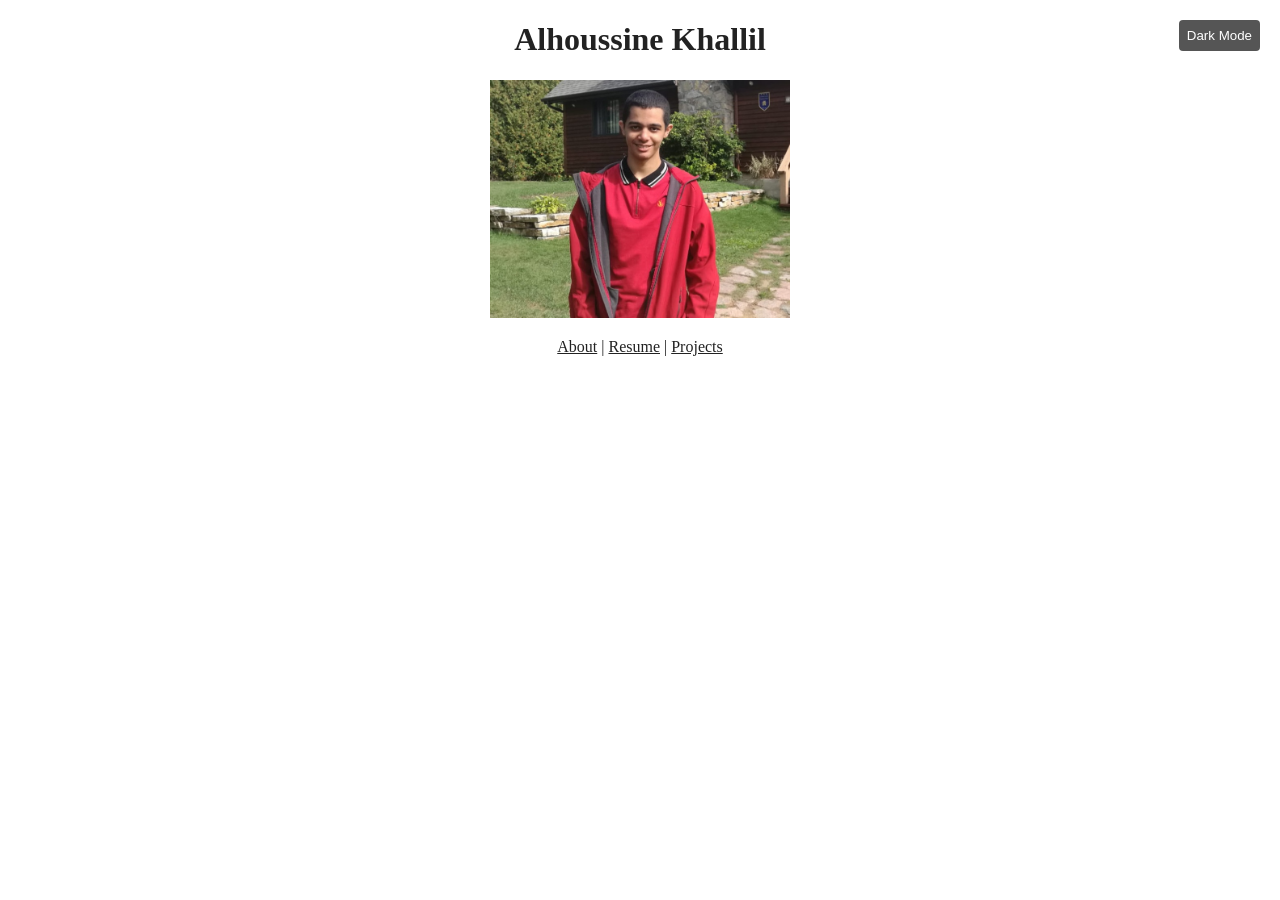
==== index.html @ 836b2e3a "Add files via upload" ====
<!DOCTYPE html>
<html>
  <head>
    <meta name="viewport" content="width=device-width, initial-scale=1.0">
    <meta charset="UTF-8">
	<link rel="stylesheet" href="style/style.css">
    <title>My Website</title>
  </head>
  <body>
    <div style="text-align:center;">
      <h1>Alhoussine Khallil</h1>
      <img src="img/myphoto.jpg" alt="My Photo">
      <p id="weather"></p>
      <p id="time"></p>
    </div>
    <div style="text-align:center;">
      <a href="about.html">About</a> |
      <a href="lib/resume.pdf" download>Resume</a> |
      <a href="lib/Projects.zip" download>Projects</a>
    </div>
    <button id="toggle-button">Dark Mode</button>
	<script src="js/script.js"></script>
  </body>
</html>
---- style/style.css ----
body {
  --bg-color: #fff;
  --text-color: #222;
  --link-color: #222;
}
/* Define the dark mode styles */
body.dark-mode {
  --bg-color: #222;
  --text-color: #fff;
  --link-color: #fff;
}
/* Apply the styles to the page */
body {
  background-color: var(--bg-color);
  color: var(--text-color);
}
a {
  color: var(--link-color);
}
/* Style the button to toggle between light mode and dark mode */
#toggle-button {
  position: fixed;
  top: 20px;
  right: 20px;
  background-color: #555;
  color: #fff;
  border: none;
  padding: 8px;
  border-radius: 4px;
  cursor: pointer;
}
/* Style the skills section */
#skills {
  margin-top: 50px;
  text-align: center;
}
#skills h2 {
  margin-bottom: 30px;
}
#skills ul {
  list-style: none;
  margin: 0;
  padding: 0;
  display: flex;
  flex-wrap: wrap;
  justify-content: center;
}
#skills li {
  margin: 10px;
  padding: 10px 20px;
  background-color: #eee;
  border-radius: 4px;
  box-shadow: 0 2px 4px rgba(0, 0, 0, 0.2);
  text-align: center;
  max-width: 250px;
}
img {
  width: 300px;
}

li {
  color: black;
}
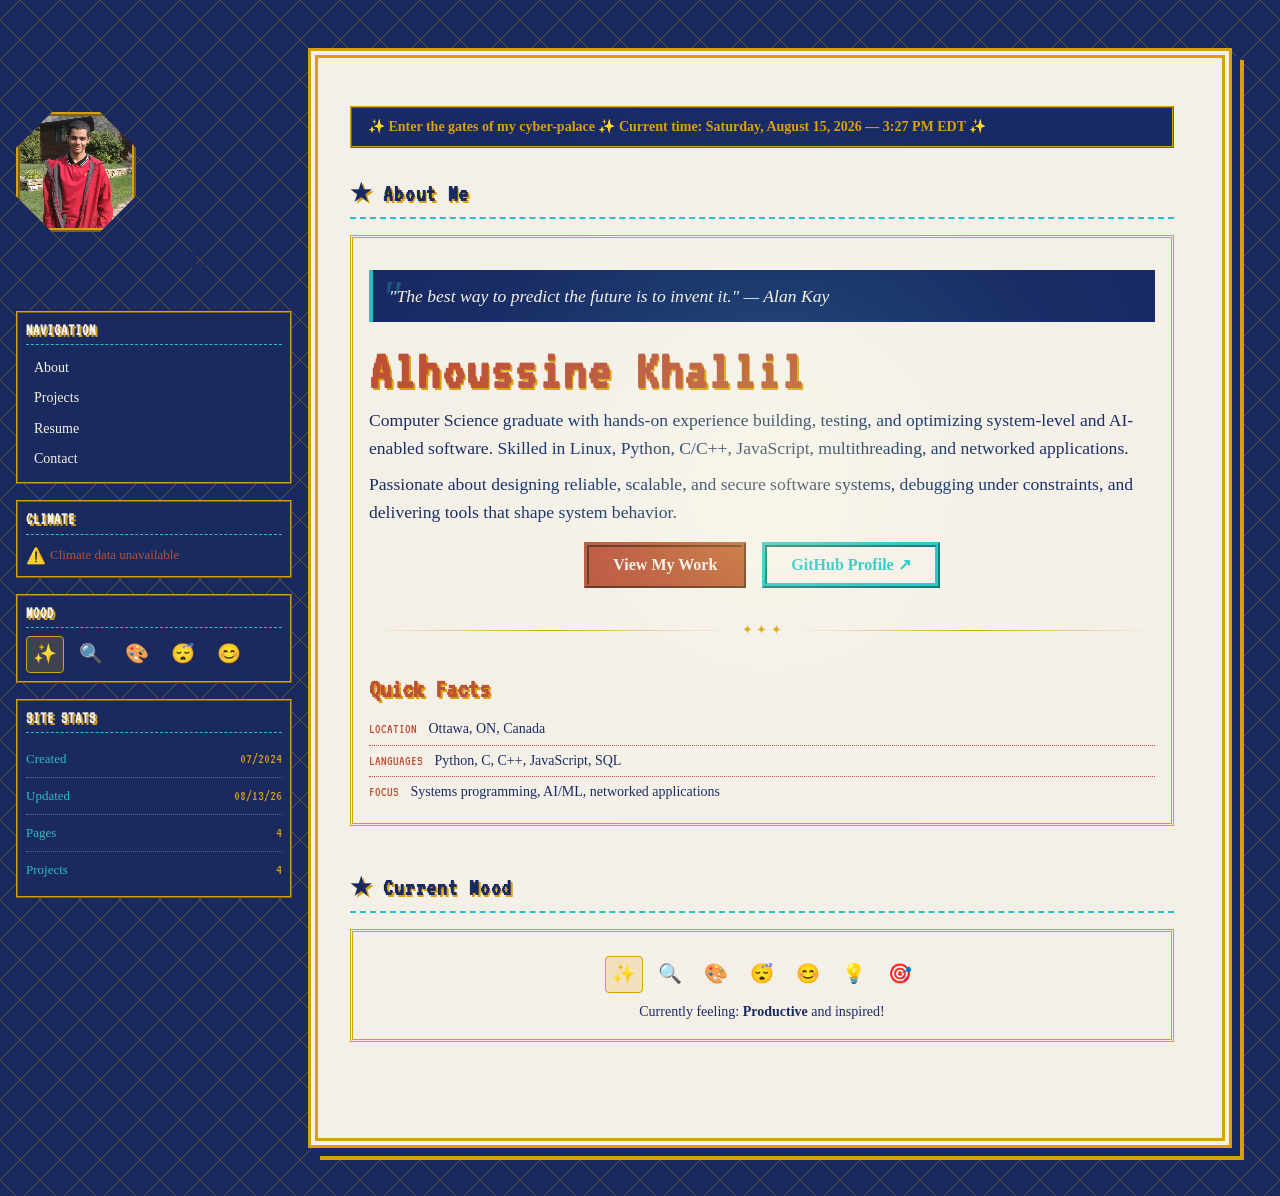
==== commit 2085f8fc: "Update Website" ====
--- a/index.html
+++ b/index.html
@@ -1,24 +1,138 @@
-<!DOCTYPE html>
-<html>
-  <head>
-    <meta name="viewport" content="width=device-width, initial-scale=1.0">
-    <meta charset="UTF-8">
-	<link rel="stylesheet" href="style/style.css">
-    <title>My Website</title>
-  </head>
-  <body>
-    <div style="text-align:center;">
-      <h1>Alhoussine Khallil</h1>
-      <img src="img/myphoto.jpg" alt="My Photo">
-      <p id="weather"></p>
-      <p id="time"></p>
-    </div>
-    <div style="text-align:center;">
-      <a href="about.html">About</a> |
-      <a href="lib/resume.pdf" download>Resume</a> |
-      <a href="lib/Projects.zip" download>Projects</a>
-    </div>
-    <button id="toggle-button">Dark Mode</button>
-	<script src="js/script.js"></script>
-  </body>
-</html>
+<!DOCTYPE html>
+<html lang="en">
+
+<head>
+  <meta charset="UTF-8">
+  <meta name="viewport" content="width=device-width, initial-scale=1">
+  <meta name="description"
+    content="Portfolio of Alhoussine Khallil — Computer Science graduate specialising in systems programming, AI/ML, and networked applications.">
+  <title>About | Alhoussine Khallil — Portfolio</title>
+
+  <!-- Site stylesheet -->
+  <link rel="stylesheet" href="css/style.css">
+
+  <link rel="icon" href="favicon.ico">
+</head>
+
+  <body>
+
+  <!-- Sidebar -->
+  <aside class="sidebar">
+    <div class="sidebar-profile">
+      <img src="assets/images/myphoto.jpg" alt="Profile photo of Alhoussine Khallil" class="avatar">
+      <div class="kaomoji">(。・ω・。)ノ</div>
+    </div>
+
+    <div class="sidebar-frame">
+      <h3>NAVIGATION</h3>
+      <ul>
+        <li><a href="index.html">About</a></li>
+        <li><a href="projects.html">Projects</a></li>
+        <li><a href="resume.html">Resume</a></li>
+        <li><a href="contact.html">Contact</a></li>
+      </ul>
+    </div>
+
+    <div class="sidebar-frame">
+      <h3>CLIMATE</h3>
+      <div id="weather-widget" class="weather-widget">
+        <p class="weather-loading">Loading climate data...</p>
+      </div>
+    </div>
+
+    <div class="sidebar-frame">
+      <h3>MOOD</h3>
+      <div class="mood-tracker">
+        <span class="mood-emoji active" title="Productive">✨</span>
+        <span class="mood-emoji" title="Curious">🔍</span>
+        <span class="mood-emoji" title="Creative">🎨</span>
+        <span class="mood-emoji" title="Tired">😴</span>
+        <span class="mood-emoji" title="Happy">😊</span>
+      </div>
+    </div>
+
+    <div class="sidebar-frame">
+      <h3>SITE STATS</h3>
+      <div class="stat-box">
+        <span class="stat-label">Created</span>
+        <span class="stat-value">07/2024</span>
+      </div>
+      <div class="stat-box">
+        <span class="stat-label">Updated</span>
+        <span class="stat-value">08/13/26</span>
+      </div>
+      <div class="stat-box">
+        <span class="stat-label">Pages</span>
+        <span class="stat-value">4</span>
+      </div>
+      <div class="stat-box">
+        <span class="stat-label">Projects</span>
+        <span class="stat-value">4</span>
+      </div>
+    </div>
+  </aside>
+
+  <!-- Main content -->
+  <main>
+    <div class="led-glow" aria-hidden="true"></div>
+    <div class="marquee-bar">
+      <div class="marquee-content">
+        ✨ Enter the gates of my cyber-palace ✨ <environment_details>
+Current time: Saturday, August 15, 2026 — 3:27 PM EDT ✨
+</environment_details>
+      </div>
+    </div>
+
+    <section class="section">
+      <h2 class="section-title">★ About Me</h2>
+      <div class="frame">
+        <div class="quote-box">
+          "The best way to predict the future is to invent it." — Alan Kay
+        </div>
+
+        <h1>Alhoussine Khallil</h1>
+
+        <p>Computer Science graduate with hands-on experience building, testing, and optimizing system-level and AI-enabled software. Skilled in Linux, Python, C/C++, JavaScript, multithreading, and networked applications.</p>
+        <p>Passionate about designing reliable, scalable, and secure software systems, debugging under constraints, and delivering tools that shape system behavior.</p>
+
+        <div class="hero-cta">
+          <a href="projects.html" class="btn btn--primary">View My Work</a>
+          <a href="https://github.com/alhoussine04" class="btn btn--ghost" target="_blank"
+            rel="noopener noreferrer">GitHub Profile ↗</a>
+        </div>
+
+        <div class="retro-divider">✦ ✦ ✦</div>
+
+        <h3>Quick Facts</h3>
+        <ul class="updates-list">
+          <li><span class="update-date">LOCATION</span> Ottawa, ON, Canada</li>
+          <li><span class="update-date">LANGUAGES</span> Python, C, C++, JavaScript, SQL</li>
+          <li><span class="update-date">FOCUS</span> Systems programming, AI/ML, networked applications</li>
+        </ul>
+      </div>
+    </section>
+
+    <section class="section">
+      <h2 class="section-title">★ Current Mood</h2>
+      <div class="frame">
+        <div class="mood-tracker mood-tracker--centered">
+          <span class="mood-emoji active" title="Productive">✨</span>
+          <span class="mood-emoji" title="Curious">🔍</span>
+          <span class="mood-emoji" title="Creative">🎨</span>
+          <span class="mood-emoji" title="Tired">😴</span>
+          <span class="mood-emoji" title="Happy">😊</span>
+          <span class="mood-emoji" title="Inspired">💡</span>
+          <span class="mood-emoji" title="Focused">🎯</span>
+        </div>
+        <p class="mood-description">
+          Currently feeling: <strong>Productive</strong> and inspired!
+        </p>
+      </div>
+    </section>
+  </main>
+
+  <script src="js/weather.js"></script>
+  <script src="js/navigation-filter.js"></script>
+</body>
+
+</html>
--- a/css/style.css
+++ b/css/style.css
@@ -0,0 +1,1549 @@
+@import url('https://fonts.googleapis.com/css2?family=VT323&display=swap');
+
+/* ==========================================================================
+   Portfolio Website — Shared Stylesheet
+   Algerian Ottoman Mosaic Theme + Retro Indie Web
+   ========================================================================== */
+
+/* ==========================================================================
+   1. CSS Custom Properties
+   ========================================================================== */
+:root {
+  /* Retro Palette */
+  --color-navy: #1a2a5e;
+  --color-turquoise: #2fbfbf;
+  --color-gold: #d4a017;
+  --color-terracotta: #b55239;
+  --color-cream: #f5f0e8;
+  --color-text: #1a2a5e;
+
+  /* Typography */
+  --font-heading: 'VT323', 'Times New Roman', Times, serif;
+  --font-body: 'Georgia', 'Times New Roman', monospace;
+
+  /* Transitions */
+  --transition-fast: 150ms ease;
+  --transition-base: 200ms ease;
+  --transition-slow: 300ms ease;
+
+  /* Spacing scale */
+  --space-xs: 0.25rem;
+  --space-sm: 0.5rem;
+  --space-md: 1rem;
+  --space-lg: 2rem;
+  --space-xl: 3rem;
+}
+
+/* ==========================================================================
+   2. Reset & Base Styles
+   ========================================================================== */
+*,
+*::before,
+*::after {
+  box-sizing: border-box;
+  margin: 0;
+  padding: 0;
+}
+
+html {
+  font-size: 100%;
+  scroll-behavior: smooth;
+}
+
+body {
+  background-color: var(--color-navy);
+  background-image: url("data:image/svg+xml,%3Csvg xmlns='http://www.w3.org/2000/svg' width='40' height='40'%3E%3Cpath d='M20 0 L40 20 L20 40 L0 20 Z' fill='none' stroke='%23d4a017' stroke-width='1' opacity='0.35'/%3E%3C/svg%3E");
+  background-repeat: repeat;
+  color: var(--color-text);
+  font-family: var(--font-body);
+  font-size: 1.1rem;
+  line-height: 1.6;
+  cursor: auto;
+  display: grid;
+  grid-template-columns: 260px 1fr;
+  grid-template-rows: 1fr;
+  grid-template-areas:
+    "sidebar main";
+  min-height: 100vh;
+  padding-top: var(--space-xl);
+  padding-bottom: var(--space-xl);
+  padding-right: var(--space-xl);
+  padding-left: var(--space-xl);
+}
+
+.sidebar { 
+  grid-area: sidebar; 
+  margin-left: calc(-1 * var(--space-xl));
+}
+main { grid-area: main; }
+
+img,
+picture,
+video,
+canvas,
+svg {
+  display: block;
+  max-width: 100%;
+}
+
+input,
+button,
+textarea,
+select {
+  font: inherit;
+}
+
+p,
+h1,
+h2,
+h3,
+h4,
+h5,
+h6 {
+  overflow-wrap: break-word;
+}
+
+ul,
+ol {
+  list-style: none;
+}
+
+a {
+  color: inherit;
+  text-decoration: none;
+}
+
+hr {
+  border: none;
+}
+
+/* ==========================================================================
+   3. Typography
+   ========================================================================== */
+
+/* Heading size scale */
+h1,
+h2,
+h3,
+h4,
+h5,
+h6 {
+  font-family: var(--font-heading);
+  line-height: 1.2;
+  color: var(--color-terracotta);
+  text-shadow: 1.5px 1.5px var(--color-gold);
+}
+
+h1 {
+  font-size: clamp(2rem, 5vw, 3.5rem);
+  font-weight: 900;
+  letter-spacing: 0.04em;
+}
+
+h2 {
+  font-size: clamp(1.5rem, 3.5vw, 2.5rem);
+  font-weight: 700;
+  letter-spacing: 0.03em;
+}
+
+h3 {
+  font-size: clamp(1.125rem, 2.5vw, 1.75rem);
+  font-weight: 700;
+}
+
+h4 {
+  font-size: 1.25rem;
+  font-weight: 700;
+}
+
+h5 {
+  font-size: 1.125rem;
+  font-weight: 600;
+}
+
+h6 {
+  font-size: 1rem;
+  font-weight: 600;
+}
+
+/* Body copy */
+p {
+  font-family: var(--font-body);
+  font-size: 1.1rem;
+  font-weight: normal;
+  line-height: 1.6;
+  color: var(--color-navy);
+}
+
+/* Utility text sizes */
+.text-sm {
+  font-size: 0.875rem;
+}
+
+.text-lg {
+  font-size: 1.125rem;
+}
+
+.text-xl {
+  font-size: 1.25rem;
+}
+
+.mt-2 {
+  margin-top: var(--space-sm);
+}
+
+.mb-2 {
+  margin-bottom: var(--space-sm);
+}
+
+strong {
+  font-weight: 700;
+}
+
+em {
+  font-style: italic;
+}
+
+/* ==========================================================================
+   4. Mosaic Theme Utilities
+   ========================================================================== */
+
+/* --- 4a. Mosaic Background --- */
+/* Elements using this class must also carry aria-hidden="true"           */
+/* per Requirement 7.6, since this is a purely decorative pattern.        */
+.mosaic-bg {
+  background-color: transparent;
+  background-image: none;
+}
+
+/* --- 4b. Tile Border --- */
+/* Ornamental gradient border using CSS border-image */
+.tile-border {
+  border: 4px ridge var(--color-terracotta);
+  background-color: var(--color-cream);
+  box-shadow: 4px 4px 0px var(--color-gold);
+}
+
+/* --- 4c. Mosaic Divider --- */
+/* Replaces <hr> with a repeating SVG diamond arabesque motif.            */
+/* Add aria-hidden="true" to the <hr> element in HTML.                    */
+hr.divider-mosaic {
+  border: none;
+  height: 5px;
+  margin: var(--space-lg) 0;
+  background-color: var(--color-terracotta);
+  border-top: 2px dashed var(--color-gold);
+  border-bottom: 2px dashed var(--color-gold);
+}
+
+/* ==========================================================================
+   5. Button & Link Components
+   ========================================================================== */
+
+/* Base button */
+.btn {
+  display: inline-flex;
+  align-items: center;
+  justify-content: center;
+  gap: var(--space-xs);
+  padding: 0.625rem 1.5rem;
+  font-family: var(--font-body);
+  font-size: 1rem;
+  font-weight: bold;
+  background-color: var(--color-navy);
+  color: var(--color-gold);
+  border: 5px ridge var(--color-gold);
+  cursor: pointer;
+  text-decoration: none;
+  line-height: 1;
+}
+
+.btn:active {
+  border-style: inset;
+  background-color: #111a40;
+}
+
+.btn:focus-visible {
+  outline: 2px dotted var(--color-gold);
+  outline-offset: -6px;
+}
+
+/* Primary button — gold fill */
+.btn--primary,
+.btn--gold {
+  background-color: var(--color-terracotta);
+  color: var(--color-cream);
+  border-color: var(--color-terracotta);
+}
+
+.btn--primary:hover,
+.btn--gold:hover {
+  background-color: var(--color-gold);
+  color: var(--color-navy);
+}
+
+.btn--primary:focus-visible,
+.btn--gold:focus-visible {
+  outline: 2px dotted var(--color-cream);
+  outline-offset: -6px;
+}
+
+/* Ghost button — transparent with gold border */
+.btn--ghost {
+  background-color: transparent;
+  color: var(--color-turquoise);
+  border-color: var(--color-turquoise);
+}
+
+.btn--ghost:hover {
+  background-color: var(--color-turquoise);
+  color: var(--color-navy);
+}
+
+.btn--ghost:focus-visible {
+  outline: 2px dotted var(--color-navy);
+  outline-offset: -6px;
+}
+
+/* ==========================================================================
+   6. Layout — Main
+   ========================================================================== */
+
+/* Main content area */
+main {
+  padding-top: var(--space-xl);
+  padding-bottom: var(--space-xl);
+  padding-right: var(--space-xl);
+  padding-left: var(--space-lg);
+  background-color: var(--color-cream);
+  border: 10px double var(--color-gold);
+  box-shadow: 8px 8px 0px var(--color-navy), 12px 12px 0px var(--color-gold);
+  position: relative;
+  overflow: hidden;
+  transition: filter 0.3s ease;
+}
+
+/* LED Light Glow Overlay */
+.led-glow {
+  position: absolute;
+  inset: 0;
+  pointer-events: none;
+  z-index: 10;
+  opacity: 0;
+  background:
+    radial-gradient(circle 80px at 50% 40%, rgba(255, 255, 255, 0.95) 0%, transparent 70%),
+    radial-gradient(circle 220px at 50% 40%, rgba(255, 215, 0, 0.8) 0%, transparent 70%),
+    radial-gradient(circle 500px at 50% 40%, rgba(47, 191, 191, 0.5) 0%, transparent 70%);
+  filter: blur(45px);
+  mix-blend-mode: screen;
+  transition: opacity 0.3s ease;
+}
+
+/* ==========================================================================
+   7. Page-level Sections (stubs — filled in per-page tasks)
+   ========================================================================== */
+
+/* Generic section spacing */
+section {
+  margin-bottom: var(--space-xl);
+}
+
+section>h2 {
+  margin-bottom: var(--space-lg);
+}
+
+/* ==========================================================================
+   7a. About Page — Hero
+   ========================================================================== */
+
+/* Wrapper that stacks mosaic backdrop and hero content via CSS positioning */
+.hero-wrapper {
+  position: relative;
+  overflow: hidden;
+  min-height: 60vh;
+}
+
+/* Full-bleed mosaic backdrop (aria-hidden; purely decorative) */
+.hero-bg {
+  position: absolute;
+  inset: 0;
+  z-index: 0;
+}
+
+/* Hero content sits on top of the backdrop */
+.hero {
+  position: relative;
+  z-index: 1;
+  display: flex;
+  flex-direction: column;
+  align-items: center;
+  justify-content: center;
+  text-align: center;
+  padding: var(--space-xl) var(--space-lg);
+  min-height: 60vh;
+}
+
+/* Override h1 color inside hero so it reads against the navy backdrop */
+.hero h1 {
+  color: var(--color-gold);
+  margin-bottom: var(--space-md);
+}
+
+/* Bio paragraph — cream text for contrast on navy */
+.hero-bio {
+  color: var(--color-cream);
+  max-width: 600px;
+  margin-bottom: var(--space-lg);
+  font-size: 1.0625rem;
+  line-height: 1.7;
+}
+
+/* CTA button group */
+.hero-cta {
+  display: flex;
+  gap: var(--space-md);
+  flex-wrap: wrap;
+  justify-content: center;
+  margin-top: var(--space-md);
+}
+
+/* Avatar — octagonal clip-path frame */
+.avatar-wrapper {
+  position: relative;
+  width: 180px;
+  height: 180px;
+  margin-bottom: var(--space-lg);
+  flex-shrink: 0;
+}
+
+/* Gold border ring via ::before pseudo-element (same octagonal shape, slightly larger) */
+.avatar-wrapper::before {
+  content: '';
+  position: absolute;
+  inset: -6px;
+  background: var(--color-gold);
+  clip-path: polygon(30% 0%, 70% 0%, 100% 30%, 100% 70%, 70% 100%, 30% 100%, 0% 70%, 0% 30%);
+  z-index: 0;
+}
+
+/* Avatar image clipped to octagon */
+.avatar {
+  position: relative;
+  z-index: 1;
+  width: 100%;
+  height: 100%;
+  object-fit: cover;
+  clip-path: polygon(30% 0%, 70% 0%, 100% 30%, 100% 70%, 70% 100%, 30% 100%, 0% 70%, 0% 30%);
+}
+
+/* ==========================================================================
+   7b. Projects Page
+   ========================================================================== */
+
+/* Introductory paragraph beneath the page heading */
+.projects-intro {
+  max-width: 680px;
+  margin-bottom: var(--space-lg);
+  color: var(--color-text);
+}
+
+/* CSS grid: fills available width; min column 280px (Requirement 4.1) */
+.projects-grid {
+  display: grid;
+  grid-template-columns: repeat(auto-fill, minmax(280px, 1fr));
+  gap: var(--space-lg);
+}
+
+/* Project card */
+.project-card {
+  display: flex;
+  flex-direction: column;
+  gap: var(--space-sm);
+  padding: var(--space-lg);
+  background-color: var(--color-cream);
+  /* tile-border applied via HTML class */
+  transition:
+    box-shadow var(--transition-base),
+    transform var(--transition-base);
+}
+
+/* Hover lift effect (Requirement 4.4; 200ms ≤ 300ms cap) */
+.project-card:hover {
+  box-shadow: 0 8px 24px rgba(0, 0, 0, 0.25);
+  transform: translateY(-3px);
+}
+
+/* Project card title */
+.project-card__title {
+  color: var(--color-navy);
+  margin-bottom: var(--space-xs);
+}
+
+/* Project card description */
+.project-card__desc {
+  color: var(--color-text);
+  flex-grow: 1;
+  font-size: 0.9375rem;
+  line-height: 1.6;
+}
+
+/* Technology tags list */
+.project-card__tags {
+  display: flex;
+  flex-wrap: wrap;
+  gap: var(--space-xs);
+  list-style: none;
+  margin: var(--space-xs) 0;
+}
+
+/* Individual tag pill */
+.tag {
+  background-color: var(--color-turquoise);
+  color: var(--color-navy);
+  font-family: var(--font-body);
+  font-size: 0.75rem;
+  font-weight: 600;
+  letter-spacing: 0.03em;
+  padding: 0.2rem 0.6rem;
+  border-radius: 2px;
+}
+
+/* GitHub CTA beneath the grid */
+.projects-github-cta {
+  margin-top: var(--space-lg);
+  text-align: center;
+}
+
+.projects-github-cta a {
+  color: var(--color-gold);
+  font-weight: 600;
+  text-decoration: none;
+  transition: color var(--transition-base);
+}
+
+.projects-github-cta a:hover {
+  color: var(--color-turquoise);
+}
+
+.projects-github-cta a:focus-visible {
+  outline: 3px solid var(--color-gold);
+  outline-offset: 3px;
+}
+
+/* ==========================================================================
+   7c. Resume Page
+   ========================================================================== */
+
+/* Resume page title */
+.resume-page-title {
+  color: var(--color-navy);
+  margin-bottom: var(--space-lg);
+}
+
+/* CV download CTA block */
+.cv-cta {
+  margin-bottom: var(--space-lg);
+}
+
+/* Individual resume section */
+.resume-section {
+  padding: var(--space-lg);
+  background: var(--color-cream);
+  /* tile-border applied via HTML class */
+}
+
+.resume-section h2 {
+  margin-bottom: var(--space-md);
+  color: var(--color-navy);
+  border-bottom: 2px solid var(--color-gold);
+  padding-bottom: var(--space-sm);
+}
+
+/* Resume list (education & work entries) */
+.resume-list {
+  display: flex;
+  flex-direction: column;
+  gap: var(--space-lg);
+  list-style: none;
+}
+
+.resume-list>li h3 {
+  color: var(--color-navy);
+  margin-bottom: var(--space-xs);
+}
+
+.resume-list>li>p {
+  color: var(--color-text);
+  margin-bottom: var(--space-xs);
+}
+
+/* Date range label */
+.resume-date {
+  font-size: 0.875rem;
+  font-weight: 600;
+  color: var(--color-turquoise);
+  margin-bottom: var(--space-sm);
+}
+
+/* Bullet-point responsibilities */
+.resume-responsibilities {
+  list-style: disc;
+  padding-left: var(--space-lg);
+  margin-top: var(--space-xs);
+  display: flex;
+  flex-direction: column;
+  gap: var(--space-xs);
+}
+
+.resume-responsibilities li {
+  font-family: var(--font-body);
+  font-size: 0.9375rem;
+  line-height: 1.6;
+  color: var(--color-text);
+}
+
+/* Skills grid: definition list */
+.skills-grid {
+  display: grid;
+  grid-template-columns: max-content 1fr;
+  gap: var(--space-sm) var(--space-lg);
+  align-items: start;
+}
+
+.skills-grid dt {
+  font-family: var(--font-body);
+  font-weight: 700;
+  font-size: 0.9375rem;
+  color: var(--color-navy);
+  padding-top: 0.2rem;
+}
+
+.skills-grid dd {
+  margin: 0;
+}
+
+/* Skill chip list */
+.skill-chips {
+  display: flex;
+  flex-wrap: wrap;
+  gap: var(--space-xs);
+  list-style: none;
+}
+
+/* ==========================================================================
+   7d. Contact Page
+   ========================================================================== */
+
+/* Page title and intro */
+.contact-title {
+  color: var(--color-navy);
+  margin-bottom: var(--space-md);
+}
+
+.contact-intro {
+  max-width: 560px;
+  margin-bottom: var(--space-lg);
+  color: var(--color-text);
+}
+
+/* Contact form layout */
+.contact-form {
+  display: flex;
+  flex-direction: column;
+  gap: var(--space-md);
+  max-width: 600px;
+  padding: var(--space-lg);
+  background: var(--color-cream);
+  /* tile-border applied via HTML class */
+}
+
+/* Form group: label + input stacked */
+.form-group {
+  display: flex;
+  flex-direction: column;
+  gap: var(--space-xs);
+}
+
+.form-group label {
+  font-family: var(--font-body);
+  font-size: 0.9375rem;
+  font-weight: 600;
+  color: var(--color-navy);
+}
+
+/* Required field marker */
+.required-marker {
+  color: var(--color-terracotta);
+}
+
+/* Input and textarea base styles */
+.contact-form input,
+.contact-form textarea {
+  width: 100%;
+  padding: 0.625rem 0.875rem;
+  font-family: var(--font-body);
+  font-size: 1rem;
+  color: var(--color-text);
+  background-color: var(--color-cream);
+  border: 2px solid var(--color-navy);
+  border-radius: 2px;
+  transition: border-color var(--transition-base), background-color var(--transition-base);
+}
+
+.contact-form input:focus,
+.contact-form textarea:focus {
+  outline: none;
+  border-color: var(--color-turquoise);
+}
+
+.contact-form input:focus-visible,
+.contact-form textarea:focus-visible {
+  outline: 3px solid var(--color-gold);
+  outline-offset: 2px;
+}
+
+/* CSS validation feedback — only after user interaction (Requirement 6.4) */
+.contact-form input:not(:placeholder-shown):invalid,
+.contact-form textarea:not(:placeholder-shown):invalid {
+  border-color: var(--color-terracotta);
+  background-color: #fdf0ed;
+}
+
+.contact-form input:not(:placeholder-shown):valid,
+.contact-form textarea:not(:placeholder-shown):valid {
+  border-color: var(--color-turquoise);
+  background-color: #edfaf9;
+}
+
+/* Submit button — full width on form */
+.contact-form .btn--gold {
+  align-self: flex-start;
+  margin-top: var(--space-sm);
+}
+
+.contact-form .btn--gold:hover {
+  background-color: #b8880f;
+  border-color: #b8880f;
+  transform: translateY(-1px);
+  box-shadow: 0 4px 12px rgba(212, 160, 23, 0.45);
+}
+
+/* Mailto fallback link */
+.contact-fallback {
+  margin-top: var(--space-md);
+  font-size: 0.9375rem;
+  color: var(--color-text);
+}
+
+.contact-fallback a {
+  color: var(--color-gold);
+  text-decoration: underline;
+  transition: color var(--transition-base);
+}
+
+.contact-fallback a:hover {
+  color: var(--color-turquoise);
+}
+
+.contact-fallback a:focus-visible {
+  outline: 3px solid var(--color-gold);
+  outline-offset: 2px;
+}
+
+/* ==========================================================================
+   8. CV Download Fallback
+   ========================================================================== */
+
+.cv-unavailable {
+  display: none;
+}
+
+.cv-unavailable--shown {
+  display: block;
+  color: var(--color-terracotta);
+  margin-top: var(--space-sm);
+  font-style: italic;
+}
+
+/* ==========================================================================
+   9. Responsive — single @media block (filled as components are built)
+   ========================================================================== */
+
+/* ==========================================================================
+   10. Retro Indie Web Enhancements
+   ========================================================================== */
+
+/* --- 10a. Sidebar --- */
+.sidebar {
+  position: sticky;
+  top: 80px;
+  height: fit-content;
+  padding: var(--space-lg) var(--space-md);
+}
+
+.sidebar-profile {
+  text-align: center;
+  margin-bottom: var(--space-lg);
+}
+
+.sidebar-profile img {
+  width: 120px;
+  height: 120px;
+  border: 4px ridge var(--color-gold);
+  margin-bottom: var(--space-sm);
+  image-rendering: pixelated;
+}
+
+.sidebar-title {
+  font-family: 'VT323', monospace;
+  font-size: 24px;
+  color: var(--color-gold);
+  letter-spacing: 2px;
+  margin-bottom: var(--space-xs);
+}
+
+.sidebar-subtitle {
+  font-size: 13px;
+  color: var(--color-cream);
+  opacity: 0.8;
+}
+
+.kaomoji {
+  font-family: monospace;
+  font-size: 1.2rem;
+  text-align: center;
+  padding: var(--space-xs);
+  opacity: 0.8;
+}
+
+.sidebar-frame {
+  border: 2px ridge var(--color-gold);
+  background: var(--color-navy);
+  margin-bottom: var(--space-md);
+  padding: var(--space-sm);
+}
+
+.sidebar-frame h3 {
+  color: var(--color-cream);
+  font-family: 'VT323', monospace;
+  font-size: 16px;
+  letter-spacing: 1px;
+  margin-bottom: var(--space-sm);
+  border-bottom: 1px dashed var(--color-turquoise);
+  padding-bottom: var(--space-xs);
+}
+
+.sidebar-frame ul {
+  list-style: none;
+}
+
+.sidebar-frame li a {
+  display: block;
+  padding: var(--space-xs) var(--space-sm);
+  color: var(--color-cream);
+  font-size: 14px;
+  text-decoration: none;
+}
+
+.sidebar-frame li a:hover {
+  color: var(--color-gold);
+  background: rgba(212, 160, 23, 0.1);
+}
+
+/* --- 10b. Status Bar --- */
+.status-bar {
+  display: flex;
+  flex-wrap: wrap;
+  gap: var(--space-sm);
+  margin-bottom: var(--space-md);
+  font-size: 13px;
+  color: var(--color-cream);
+}
+
+.status-item {
+  display: flex;
+  align-items: center;
+  gap: 6px;
+}
+
+.online-dot {
+  width: 8px;
+  height: 8px;
+  background: #3fb950;
+  border-radius: 50%;
+  animation: pulse 2s infinite;
+}
+
+@keyframes pulse {
+  0%, 100% { opacity: 1; }
+  50% { opacity: 0.4; }
+}
+
+/* --- 10b1. Climate / Weather Widget --- */
+.weather-widget {
+  color: var(--color-cream);
+  font-size: 13px;
+}
+
+.weather-loading {
+  opacity: 0.7;
+  font-style: italic;
+}
+
+.weather-current {
+  display: flex;
+  align-items: center;
+  gap: var(--space-sm);
+  margin-bottom: var(--space-xs);
+}
+
+.weather-icon {
+  font-size: 1.5rem;
+}
+
+.weather-temp {
+  font-family: 'VT323', monospace;
+  font-size: 1.5rem;
+  color: var(--color-gold);
+}
+
+.weather-details {
+  display: flex;
+  flex-direction: column;
+  gap: 2px;
+  margin-bottom: var(--space-xs);
+}
+
+.weather-label {
+  font-weight: bold;
+  color: var(--color-turquoise);
+}
+
+.weather-wind {
+  opacity: 0.8;
+}
+
+.weather-location {
+  font-size: 11px;
+  opacity: 0.7;
+  margin-top: var(--space-xs);
+  padding-top: var(--space-xs);
+  border-top: 1px dotted rgba(245, 240, 232, 0.2);
+}
+
+.weather-error {
+  display: flex;
+  align-items: center;
+  gap: var(--space-xs);
+  color: var(--color-terracotta);
+}
+
+.weather-error-icon {
+  font-size: 1rem;
+}
+
+/* --- 10c. Button Grid --- */
+.button-grid {
+  display: flex;
+  flex-wrap: wrap;
+  gap: var(--space-xs);
+  justify-content: center;
+}
+
+.button-grid a {
+  display: block;
+  transition: transform 0.2s;
+}
+
+.button-grid a:hover {
+  transform: scale(1.1);
+}
+
+.button-grid img {
+  image-rendering: pixelated;
+}
+
+/* --- 10d. Section Titles --- */
+.section-title {
+  font-family: 'VT323', monospace;
+  font-size: 24px;
+  margin-bottom: var(--space-md);
+  padding-bottom: var(--space-sm);
+  border-bottom: 2px dashed var(--color-turquoise);
+  display: flex;
+  align-items: center;
+  gap: var(--space-sm);
+  color: var(--color-navy);
+}
+
+/* --- 10e. Updates List --- */
+.updates-list {
+  list-style: none;
+}
+
+.updates-list li {
+  padding: var(--space-xs) 0;
+  border-bottom: 1px dotted var(--color-terracotta);
+  font-size: 14px;
+}
+
+.updates-list li:last-child {
+  border-bottom: none;
+}
+
+.update-date {
+  color: var(--color-terracotta);
+  font-family: 'VT323', monospace;
+  margin-right: var(--space-sm);
+}
+
+/* --- 10f. Custom Scrollbar --- */
+::-webkit-scrollbar {
+  width: 12px;
+}
+
+::-webkit-scrollbar-track {
+  background: var(--color-navy);
+}
+
+::-webkit-scrollbar-thumb {
+  background: var(--color-terracotta);
+  border: 2px solid var(--color-navy);
+}
+
+/* --- 10g. Selection --- */
+::selection {
+  background: var(--color-turquoise);
+  color: var(--color-navy);
+}
+
+/* --- 10h. Frame --- */
+.frame {
+  border: 3px double var(--color-gold);
+  padding: var(--space-md);
+  margin: var(--space-md) 0;
+  background: var(--color-cream);
+}
+
+.frame h3 {
+  margin-bottom: var(--space-sm);
+}
+
+/* --- 10i. Retro Links --- */
+.retro-link {
+  color: var(--color-terracotta);
+  text-decoration: underline;
+  text-decoration-style: dotted;
+}
+
+.retro-link:hover {
+  background: var(--color-terracotta);
+  color: var(--color-cream);
+  text-decoration: none;
+}
+
+/* --- 10j. Marquee Bar --- */
+.marquee-bar {
+  background: var(--color-navy);
+  border: 2px ridge var(--color-gold);
+  padding: var(--space-sm) var(--space-md);
+  margin-bottom: var(--space-lg);
+  overflow: hidden;
+  white-space: nowrap;
+  font-size: 14px;
+}
+
+.marquee-content {
+  display: inline-block;
+  animation: marquee 20s linear infinite;
+  color: var(--color-gold);
+  font-weight: bold;
+}
+
+@keyframes marquee {
+  from { transform: translateX(100%); }
+  to { transform: translateX(-100%); }
+}
+
+/* --- Retro pre/code blocks --- */
+.retro-code {
+  background: var(--color-navy);
+  color: var(--color-gold);
+  padding: 12px;
+  overflow-x: auto;
+  font-size: 14px;
+  border: 2px ridge var(--color-gold);
+}
+
+.retro-code code {
+  font-family: 'Courier New', monospace;
+  line-height: 1.5;
+}
+
+/* --- Clean section spacing --- */
+.section + .section {
+  margin-top: var(--space-lg);
+}
+
+/* --- Frame internal spacing --- */
+.frame p + p {
+  margin-top: var(--space-sm);
+}
+
+.frame h3 {
+  margin-bottom: var(--space-sm);
+}
+
+.frame .updates-list,
+.frame .button-grid {
+  margin-top: var(--space-sm);
+}
+
+/* --- Construction banner (polished) --- */
+.construction-banner {
+  background: var(--color-navy);
+  color: var(--color-gold);
+  text-align: center;
+  padding: 8px 16px;
+  font-family: 'VT323', monospace;
+  font-size: 14px;
+  letter-spacing: 2px;
+  border-bottom: 2px ridge var(--color-gold);
+  margin-bottom: 0;
+}
+
+.construction-banner::before,
+.construction-banner::after {
+  content: ' ⚠ ';
+  animation: blink 1s steps(2) infinite;
+}
+
+@keyframes blink {
+  0% { opacity: 1; }
+  50% { opacity: 0; }
+  100% { opacity: 1; }
+}
+
+/* ==========================================================================
+   11. Character & Personality
+   ========================================================================== */
+
+/* --- 11b. Mood tracker --- */
+.mood-tracker {
+  display: flex;
+  flex-wrap: wrap;
+  gap: var(--space-sm);
+  margin-top: var(--space-sm);
+}
+
+.mood-tracker--centered {
+  justify-content: center;
+  font-size: 1.5rem;
+}
+
+.mood-emoji {
+  font-size: 1.2rem;
+  cursor: pointer;
+  transition: transform 0.2s;
+  padding: 2px 6px;
+  border: 1px solid transparent;
+  border-radius: 4px;
+}
+
+.mood-emoji:hover {
+  transform: scale(1.2);
+  border-color: var(--color-gold);
+}
+
+.mood-emoji.active {
+  border-color: var(--color-gold);
+  background: rgba(212, 160, 23, 0.2);
+}
+
+.mood-description {
+  text-align: center;
+  margin-top: var(--space-sm);
+  font-size: 0.875rem;
+  color: var(--color-text);
+}
+
+/* --- 11c. Currently playing/reading/watching --- */
+.currently-box {
+  background: var(--color-navy);
+  border: 2px ridge var(--color-turquoise);
+  padding: 12px;
+  margin-top: 12px;
+  font-size: 13px;
+}
+
+.currently-item {
+  display: flex;
+  align-items: center;
+  gap: 8px;
+  margin-bottom: 6px;
+  color: var(--color-cream);
+}
+
+.currently-item:last-child {
+  margin-bottom: 0;
+}
+
+.currently-icon {
+  font-size: 1rem;
+  width: 20px;
+  text-align: center;
+}
+
+/* --- 11e. Site stats / fun facts --- */
+.stat-box {
+  display: flex;
+  justify-content: space-between;
+  align-items: center;
+  padding: 6px 0;
+  border-bottom: 1px dotted rgba(245, 240, 232, 0.3);
+  font-size: 13px;
+}
+
+.stat-box:last-child {
+  border-bottom: none;
+}
+
+.stat-label {
+  color: var(--color-turquoise);
+}
+
+.stat-value {
+  color: var(--color-gold);
+  font-family: 'VT323', monospace;
+  font-size: 15px;
+}
+
+/* --- 11f. Blinkies / stamps collection --- */
+.blinkie-grid {
+  display: flex;
+  flex-wrap: wrap;
+  gap: 6px;
+  justify-content: center;
+  margin-top: 12px;
+}
+
+.blinkie-grid img {
+  image-rendering: pixelated;
+  border: 1px solid var(--color-gold);
+  transition: transform 0.2s;
+}
+
+.blinkie-grid img:hover {
+  transform: scale(1.1);
+}
+
+/* --- 11g. Quote / random text box --- */
+.quote-box {
+  background: var(--color-navy);
+  border-left: 4px solid var(--color-turquoise);
+  padding: 12px 16px;
+  margin: 16px 0;
+  font-style: italic;
+  color: var(--color-cream);
+  position: relative;
+}
+
+.quote-box::before {
+  content: '"';
+  font-size: 3rem;
+  color: var(--color-turquoise);
+  position: absolute;
+  top: -10px;
+  left: 8px;
+  opacity: 0.3;
+  font-family: Georgia, serif;
+}
+
+/* --- 11h. Tooltip / hover note --- */
+.hover-note {
+  position: relative;
+  cursor: help;
+  border-bottom: 1px dotted var(--color-turquoise);
+}
+
+.hover-note::after {
+  content: attr(data-note);
+  position: absolute;
+  bottom: 100%;
+  left: 50%;
+  transform: translateX(-50%);
+  background: var(--color-navy);
+  color: var(--color-gold);
+  padding: 4px 8px;
+  border: 1px solid var(--color-gold);
+  font-size: 12px;
+  white-space: nowrap;
+  opacity: 0;
+  pointer-events: none;
+  transition: opacity 0.2s;
+  z-index: 10;
+}
+
+.hover-note:hover::after {
+  opacity: 1;
+}
+
+/* --- 11i. Retro divider --- */
+.retro-divider {
+  display: flex;
+  align-items: center;
+  justify-content: center;
+  gap: var(--space-sm);
+  margin: var(--space-lg) 0;
+  color: var(--color-gold);
+  font-size: 0.8rem;
+}
+
+.retro-divider::before,
+.retro-divider::after {
+  content: '';
+  flex: 1;
+  height: 1px;
+  background: linear-gradient(to right, transparent, var(--color-gold), transparent);
+}
+
+/* --- 11j. Sticker / decoration positioning --- */
+.sticker {
+  position: absolute;
+  pointer-events: none;
+  opacity: 0.9;
+  z-index: 5;
+}
+
+.sticker-top-right {
+  top: 10px;
+  right: 10px;
+}
+
+.sticker-bottom-left {
+  bottom: 10px;
+  left: 10px;
+}
+
+/* --- 11k. Under construction banner --- */
+.construction-banner--striped {
+  background: repeating-linear-gradient(
+    45deg,
+    var(--color-gold),
+    var(--color-gold) 10px,
+    var(--color-navy) 10px,
+    var(--color-navy) 20px
+  );
+  color: var(--color-navy);
+  text-align: center;
+  padding: 6px;
+  font-family: 'VT323', monospace;
+  font-size: 14px;
+  font-weight: bold;
+  letter-spacing: 2px;
+  animation: construction-flash 1s steps(2) infinite;
+}
+
+@keyframes construction-flash {
+  0% { opacity: 1; }
+  50% { opacity: 0.7; }
+  100% { opacity: 1; }
+}
+
+/* --- 11l. Easter egg / secret link --- */
+.secret-link {
+  color: var(--color-navy);
+  text-decoration: none;
+  opacity: 0.3;
+  transition: opacity 0.3s;
+}
+
+.secret-link:hover {
+  opacity: 1;
+  color: var(--color-terracotta);
+}
+
+/* --- 11m. Typing effect --- */
+.typing-effect {
+  display: inline-block;
+  overflow: hidden;
+  white-space: nowrap;
+  border-right: 2px solid var(--color-gold);
+  animation: typing 3s steps(40, end), blink-caret 0.75s step-end infinite;
+  width: 0;
+}
+
+@keyframes typing {
+  from { width: 0; }
+  to { width: 100%; }
+}
+
+@keyframes blink-caret {
+  from, to { border-color: transparent; }
+  50% { border-color: var(--color-gold); }
+}
+
+/* --- 11n. Retro badge --- */
+.retro-badge {
+  display: inline-block;
+  padding: 2px 8px;
+  background: var(--color-terracotta);
+  color: var(--color-cream);
+  font-family: 'VT323', monospace;
+  font-size: 12px;
+  letter-spacing: 1px;
+  border: 2px outset var(--color-gold);
+  text-transform: uppercase;
+}
+
+.retro-badge::before {
+  content: '★ ';
+}
+
+.retro-badge::after {
+  content: ' ★';
+}
+
+/* --- 11o. ASCII art style text --- */
+.ascii-art {
+  font-family: 'Courier New', monospace;
+  font-size: 10px;
+  line-height: 1.2;
+  white-space: pre;
+  color: var(--color-terracotta);
+  text-align: center;
+  margin: 12px 0;
+}
+
+/* ==========================================================================
+   Consolidated Responsive Styles
+   ========================================================================== */
+@media (max-width: 768px) {
+  /* Navigation: hamburger menu */
+  .nav-toggle-label {
+    display: flex;
+  }
+
+  .nav-links {
+    display: none;
+    flex-direction: column;
+    align-items: flex-start;
+    gap: 0;
+    position: absolute;
+    top: 100%;
+    left: 0;
+    right: 0;
+    background-color: var(--color-navy);
+    padding: var(--space-md) var(--space-lg);
+    box-shadow: 0 4px 12px rgba(0, 0, 0, 0.3);
+  }
+
+  .site-header {
+    position: relative;
+  }
+
+  /* Show nav links when checkbox is checked */
+  .nav-toggle:checked ~ .nav-links {
+    display: flex;
+  }
+
+  /* Hamburger → × animation (uses --transition-fast = 150ms) */
+  .nav-toggle:checked ~ .nav-toggle-label span:nth-child(1) {
+    transform: rotate(45deg) translate(5px, 5px);
+  }
+
+  .nav-toggle:checked ~ .nav-toggle-label span:nth-child(2) {
+    opacity: 0;
+  }
+
+  .nav-toggle:checked ~ .nav-toggle-label span:nth-child(3) {
+    transform: rotate(-45deg) translate(5px, -5px);
+  }
+
+  .nav-link {
+    display: block;
+    padding: var(--space-sm) 0;
+    width: 100%;
+    border-bottom: 1px solid rgba(255, 255, 255, 0.1);
+  }
+
+  .nav-link:last-child {
+    border-bottom: none;
+  }
+
+  /* Layout: hide sidebar, stack body grid */
+  body {
+    grid-template-columns: 1fr;
+    grid-template-areas: "main";
+    padding: var(--space-lg);
+  }
+
+  .sidebar {
+    display: none;
+  }
+
+  main {
+    padding: var(--space-lg) var(--space-md);
+  }
+
+  /* Typography: reduce heading sizes */
+  h1 {
+    font-size: 2rem;
+  }
+
+  h2 {
+    font-size: 1.5rem;
+  }
+
+  /* About page */
+  .avatar-wrapper {
+    width: 140px;
+    height: 140px;
+  }
+
+  .hero-cta {
+    flex-direction: column;
+    align-items: center;
+  }
+
+  /* Projects page */
+  .projects-intro {
+    max-width: 100%;
+  }
+
+  /* Resume page */
+  .resume-page-title {
+    font-size: 1.75rem;
+  }
+
+  .skills-grid {
+    grid-template-columns: 1fr;
+    gap: var(--space-xs);
+  }
+
+  .skills-grid dt {
+    margin-top: var(--space-sm);
+  }
+
+  .resume-section {
+    padding: var(--space-md);
+  }
+
+  .cv-cta {
+    display: flex;
+    flex-direction: column;
+    align-items: flex-start;
+    gap: var(--space-sm);
+  }
+
+  /* Contact page */
+  .contact-form {
+    padding: var(--space-md);
+  }
+
+  .contact-form input,
+  .contact-form textarea {
+    font-size: 1rem;
+    /* prevent iOS auto-zoom */
+  }
+}
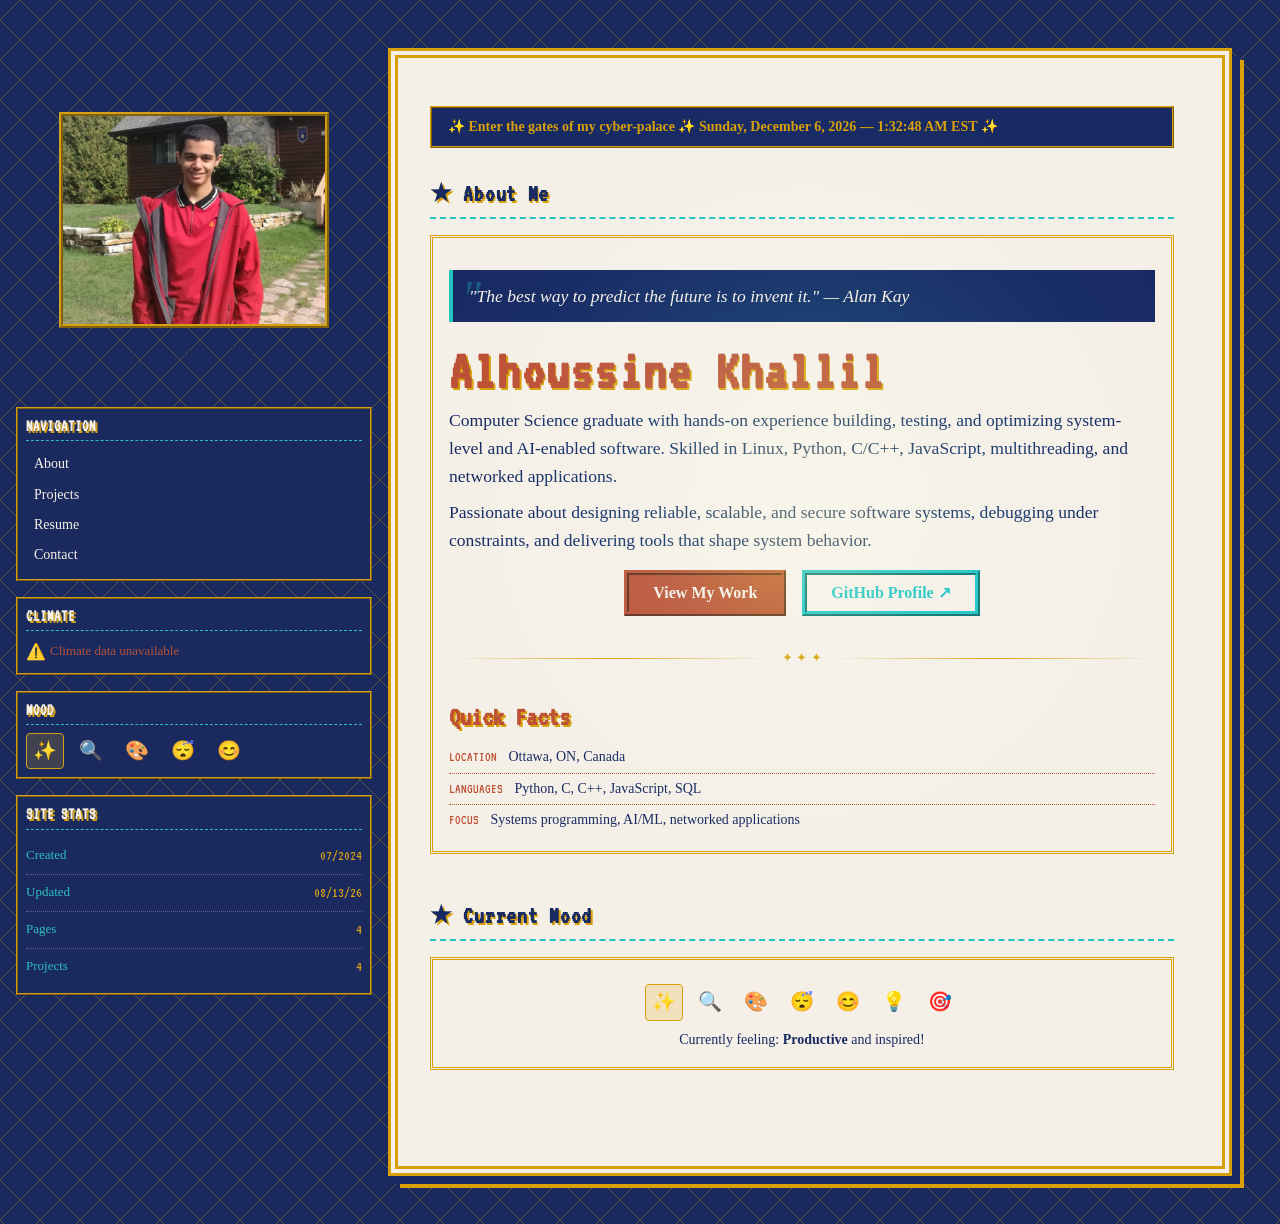
==== commit 0f13a461: "Add files via upload" ====
--- a/index.html
+++ b/index.html
@@ -77,9 +77,7 @@
     <div class="led-glow" aria-hidden="true"></div>
     <div class="marquee-bar">
       <div class="marquee-content">
-        ✨ Enter the gates of my cyber-palace ✨ <environment_details>
-Current time: Saturday, August 15, 2026 — 3:27 PM EDT ✨
-</environment_details>
+        ✨ Enter the gates of my cyber-palace ✨ <time id="site-clock">Loading Ottawa time…</time> ✨
       </div>
     </div>
 
@@ -131,6 +129,7 @@
     </section>
   </main>
 
+  <script src="js/clock.js"></script>
   <script src="js/weather.js"></script>
   <script src="js/navigation-filter.js"></script>
 </body>
--- a/css/style.css
+++ b/css/style.css
@@ -60,7 +60,7 @@
   line-height: 1.6;
   cursor: auto;
   display: grid;
-  grid-template-columns: 260px 1fr;
+  grid-template-columns: 340px 1fr;
   grid-template-rows: 1fr;
   grid-template-areas:
     "sidebar main";
@@ -426,14 +426,15 @@
   z-index: 0;
 }
 
-/* Avatar image clipped to octagon */
+/* Avatar keeps the photo's real proportions */
 .avatar {
   position: relative;
   z-index: 1;
-  width: 100%;
-  height: 100%;
-  object-fit: cover;
-  clip-path: polygon(30% 0%, 70% 0%, 100% 30%, 100% 70%, 70% 100%, 30% 100%, 0% 70%, 0% 30%);
+  width: 270px;
+  max-width: 100%;
+  height: auto;
+  object-fit: contain;
+  clip-path: none;
 }
 
 /* ==========================================================================
@@ -450,7 +451,7 @@
 /* CSS grid: fills available width; min column 280px (Requirement 4.1) */
 .projects-grid {
   display: grid;
-  grid-template-columns: repeat(auto-fill, minmax(280px, 1fr));
+  grid-template-columns: repeat(auto-fill, minmax(min(100%, 280px), 1fr));
   gap: var(--space-lg);
 }
 
@@ -750,6 +751,14 @@
   outline-offset: 2px;
 }
 
+.contact-details > span:not(.contact-links) + span:not(.contact-links)::before {
+  content: " | ";
+}
+
+.contact-status[hidden] {
+  display: none;
+}
+
 /* ==========================================================================
    8. CV Download Fallback
    ========================================================================== */
@@ -787,11 +796,11 @@
 }
 
 .sidebar-profile img {
-  width: 120px;
-  height: 120px;
+  width: 270px;
+  max-width: 100%;
+  height: auto;
   border: 4px ridge var(--color-gold);
-  margin-bottom: var(--space-sm);
-  image-rendering: pixelated;
+  margin: 0 auto var(--space-sm);
 }
 
 .sidebar-title {
@@ -1471,19 +1480,112 @@
     border-bottom: none;
   }
 
-  /* Layout: hide sidebar, stack body grid */
+  /* Compact header: photo and links, then the page. Extra sidebar boxes stay on desktop. */
   body {
-    grid-template-columns: 1fr;
-    grid-template-areas: "main";
-    padding: var(--space-lg);
+    display: flex;
+    flex-direction: column;
+    gap: 0.75rem;
+    padding: 0.75rem;
+  }
+
+  .sidebar,
+  main {
+    min-width: 0;
+    width: 100%;
   }
 
   .sidebar {
+    display: flex;
+    flex-direction: column;
+    align-items: center;
+    position: static;
+    top: auto;
+    height: auto;
+    margin: 0;
+    padding: 0.25rem 0 0;
+  }
+
+  .sidebar-profile {
+    margin-bottom: 0.25rem;
+  }
+
+  .sidebar-profile img,
+  .avatar {
+    width: 140px;
+    height: auto;
+  }
+
+  .kaomoji {
+    color: var(--color-gold);
+  }
+
+  .sidebar > .sidebar-frame:nth-child(2) {
+    width: 100%;
+    margin: 0;
+    padding: 0;
+    border: none;
+    background: transparent;
+  }
+
+  .sidebar > .sidebar-frame:nth-child(2) h3 {
     display: none;
   }
 
+  .sidebar > .sidebar-frame:nth-child(2) ul {
+    display: flex;
+    flex-wrap: wrap;
+    justify-content: center;
+    gap: 0.5rem;
+  }
+
+  .sidebar > .sidebar-frame:nth-child(2) li {
+    flex: 1 1 calc(50% - 0.5rem);
+  }
+
+  .sidebar > .sidebar-frame:nth-child(2) li a {
+    text-align: center;
+    border: 2px ridge var(--color-gold);
+    padding: 0.45rem 0.5rem;
+    font-family: 'VT323', monospace;
+    font-size: 1.35rem;
+    letter-spacing: 0.04em;
+    color: var(--color-gold);
+  }
+
+  .sidebar > .sidebar-frame:nth-child(n+3) {
+    display: none;
+  }
+
   main {
-    padding: var(--space-lg) var(--space-md);
+    padding: 1rem 0.85rem;
+    border-width: 4px;
+    box-shadow: none;
+    overflow: visible;
+  }
+
+  .contact-form,
+  .contact-intro,
+  .projects-intro {
+    max-width: 100%;
+  }
+
+  .contact-details > span:not(.contact-links) {
+    display: block;
+  }
+
+  .contact-details > span:not(.contact-links) + span:not(.contact-links)::before {
+    content: none;
+  }
+
+  .contact-links {
+    display: block;
+    margin-top: 0.25rem;
+  }
+
+  .hero-cta .btn,
+  .contact-form .btn--gold,
+  .cv-download {
+    width: 100%;
   }
 
   /* Typography: reduce heading sizes */
@@ -1503,7 +1605,7 @@
 
   .hero-cta {
     flex-direction: column;
-    align-items: center;
+    align-items: stretch;
   }
 
   /* Projects page */
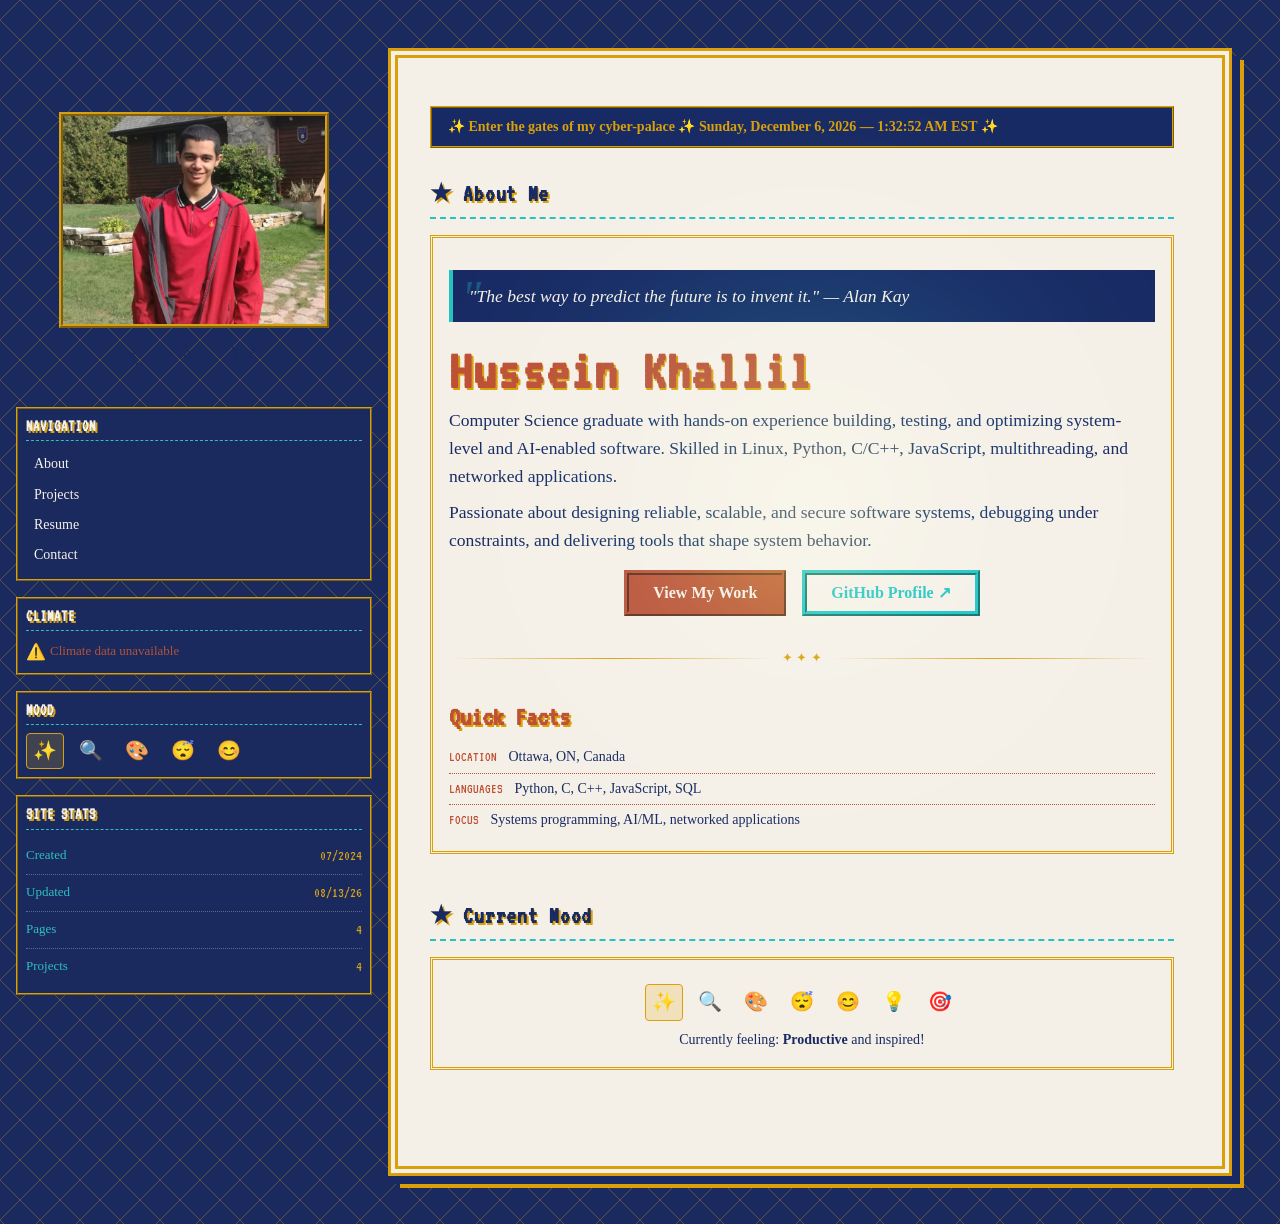
==== commit 9eb1a62f: "Change name to Hussein Khallil" ====
--- a/index.html
+++ b/index.html
@@ -5,8 +5,8 @@
   <meta charset="UTF-8">
   <meta name="viewport" content="width=device-width, initial-scale=1">
   <meta name="description"
-    content="Portfolio of Alhoussine Khallil — Computer Science graduate specialising in systems programming, AI/ML, and networked applications.">
-  <title>About | Alhoussine Khallil — Portfolio</title>
+    content="Portfolio of Hussein Khallil — Computer Science graduate specialising in systems programming, AI/ML, and networked applications.">
+  <title>About | Hussein Khallil — Portfolio</title>
 
   <!-- Site stylesheet -->
   <link rel="stylesheet" href="css/style.css">
@@ -19,7 +19,7 @@
   <!-- Sidebar -->
   <aside class="sidebar">
     <div class="sidebar-profile">
-      <img src="assets/images/myphoto.jpg" alt="Profile photo of Alhoussine Khallil" class="avatar">
+      <img src="assets/images/myphoto.jpg" alt="Profile photo of Hussein Khallil" class="avatar">
       <div class="kaomoji">(。・ω・。)ノ</div>
     </div>
 
@@ -88,7 +88,7 @@
           "The best way to predict the future is to invent it." — Alan Kay
         </div>
 
-        <h1>Alhoussine Khallil</h1>
+        <h1>Hussein Khallil</h1>
 
         <p>Computer Science graduate with hands-on experience building, testing, and optimizing system-level and AI-enabled software. Skilled in Linux, Python, C/C++, JavaScript, multithreading, and networked applications.</p>
         <p>Passionate about designing reliable, scalable, and secure software systems, debugging under constraints, and delivering tools that shape system behavior.</p>
